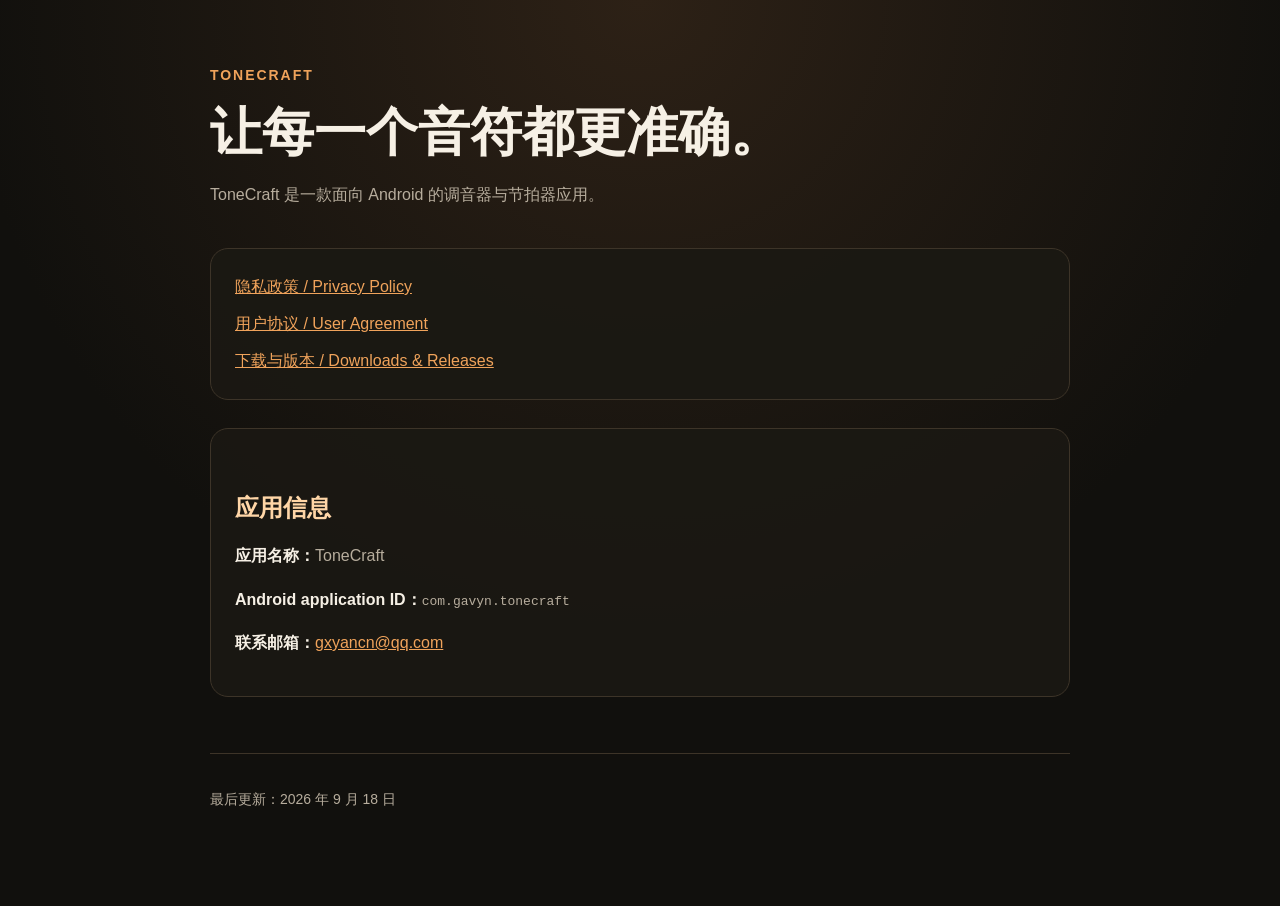
==== docs/index.html @ 53864288 "Add public legal pages and release information" ====
<!doctype html>
<html lang="zh-CN">
  <head>
    <meta charset="utf-8">
    <meta name="viewport" content="width=device-width, initial-scale=1">
    <meta name="description" content="ToneCraft 官方公开页面、法律文件与版本下载。">
    <title>ToneCraft</title>
    <link rel="stylesheet" href="styles.css">
  </head>
  <body>
    <main>
      <header>
        <div class="brand">ToneCraft</div>
        <h1>让每一个音符都更准确。</h1>
        <p>ToneCraft 是一款面向 Android 的调音器与节拍器应用。</p>
      </header>

      <nav aria-label="ToneCraft 页面导航">
        <a href="privacy-policy/">隐私政策 / Privacy Policy</a>
        <a href="user-agreement/">用户协议 / User Agreement</a>
        <a href="download/">下载与版本 / Downloads &amp; Releases</a>
      </nav>

      <section class="card">
        <h2>应用信息</h2>
        <p><strong>应用名称：</strong>ToneCraft</p>
        <p><strong>Android application ID：</strong><code>com.gavyn.tonecraft</code></p>
        <p><strong>联系邮箱：</strong><a href="mailto:gxyancn@qq.com">gxyancn@qq.com</a></p>
      </section>

      <footer>
        <p>最后更新：2026 年 9 月 18 日</p>
      </footer>
    </main>
  </body>
</html>
---- docs/styles.css ----
:root {
  color-scheme: dark;
  --background: #11100d;
  --surface: #1b1813;
  --surface-soft: #242018;
  --text: #f6f0e5;
  --muted: #b7ad9d;
  --accent: #f0a35b;
  --border: #3d3428;
}

* {
  box-sizing: border-box;
}

body {
  margin: 0;
  background: radial-gradient(circle at top, #2d2116 0, var(--background) 42rem);
  color: var(--text);
  font-family: -apple-system, BlinkMacSystemFont, "Segoe UI", sans-serif;
  line-height: 1.7;
}

main {
  width: min(860px, calc(100% - 32px));
  margin: 0 auto;
  padding: 64px 0 80px;
}

header {
  margin-bottom: 40px;
}

.brand {
  color: var(--accent);
  font-size: 14px;
  font-weight: 700;
  letter-spacing: .14em;
  text-transform: uppercase;
}

h1,
h2,
h3 {
  line-height: 1.25;
}

h1 {
  margin: 12px 0 16px;
  font-size: clamp(32px, 6vw, 52px);
}

h2 {
  margin-top: 40px;
  color: #ffd6a7;
  font-size: 24px;
}

h3 {
  margin-top: 28px;
  color: #f8c486;
  font-size: 18px;
}

p,
li {
  color: var(--muted);
}

strong {
  color: var(--text);
}

a {
  color: var(--accent);
}

.card,
nav {
  padding: 24px;
  border: 1px solid var(--border);
  border-radius: 18px;
  background: color-mix(in srgb, var(--surface) 92%, transparent);
}

nav {
  display: grid;
  gap: 10px;
  margin: 28px 0;
}

.meta {
  color: var(--muted);
  font-size: 14px;
}

footer {
  margin-top: 56px;
  padding-top: 20px;
  border-top: 1px solid var(--border);
  color: var(--muted);
  font-size: 14px;
}

@media (max-width: 560px) {
  main {
    padding-top: 40px;
  }

  .card,
  nav {
    padding: 18px;
  }
}
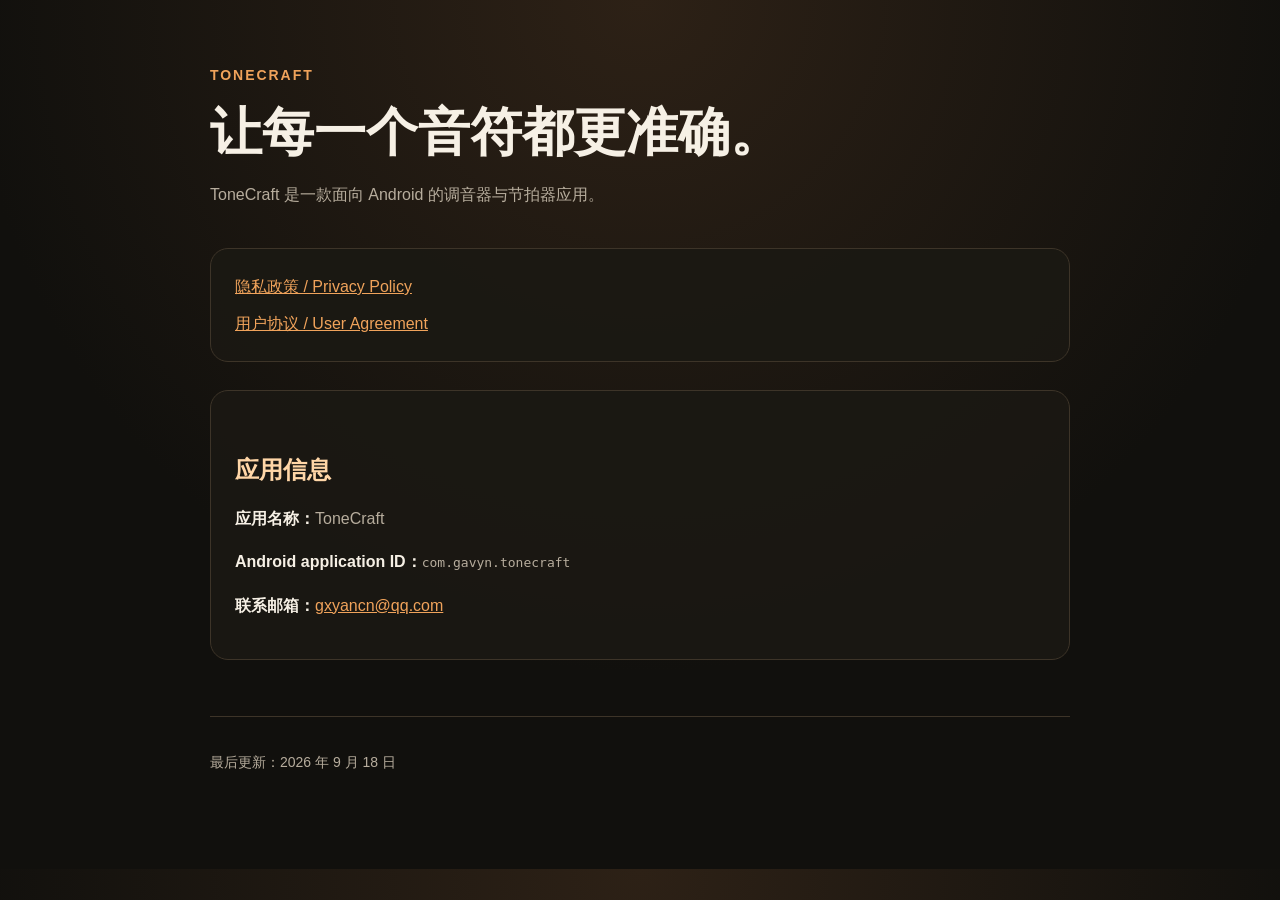
==== commit 126c5ff2: "Remove release download page" ====
--- a/docs/index.html
+++ b/docs/index.html
@@ -3,7 +3,7 @@
   <head>
     <meta charset="utf-8">
     <meta name="viewport" content="width=device-width, initial-scale=1">
-    <meta name="description" content="ToneCraft 官方公开页面、法律文件与版本下载。">
+    <meta name="description" content="ToneCraft 官方公开页面与法律文件。">
     <title>ToneCraft</title>
     <link rel="stylesheet" href="styles.css">
   </head>
@@ -18,7 +18,6 @@
       <nav aria-label="ToneCraft 页面导航">
         <a href="privacy-policy/">隐私政策 / Privacy Policy</a>
         <a href="user-agreement/">用户协议 / User Agreement</a>
-        <a href="download/">下载与版本 / Downloads &amp; Releases</a>
       </nav>
 
       <section class="card">
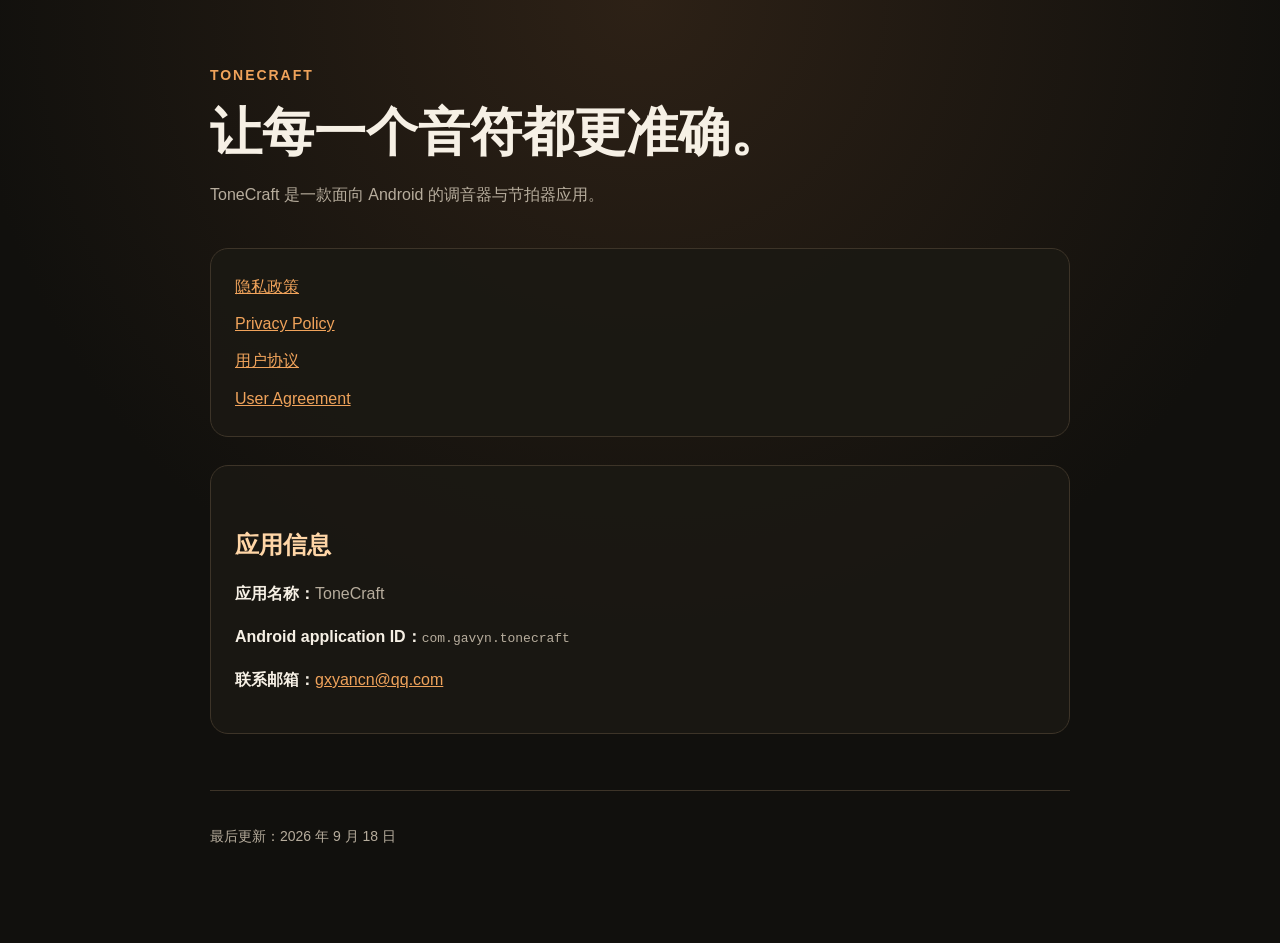
==== commit dc642278: "Add English legal pages" ====
--- a/docs/index.html
+++ b/docs/index.html
@@ -16,8 +16,10 @@
       </header>
 
       <nav aria-label="ToneCraft 页面导航">
-        <a href="privacy-policy/">隐私政策 / Privacy Policy</a>
-        <a href="user-agreement/">用户协议 / User Agreement</a>
+        <a href="privacy-policy/">隐私政策</a>
+        <a href="privacy-policy/en/">Privacy Policy</a>
+        <a href="user-agreement/">用户协议</a>
+        <a href="user-agreement/en/">User Agreement</a>
       </nav>
 
       <section class="card">
